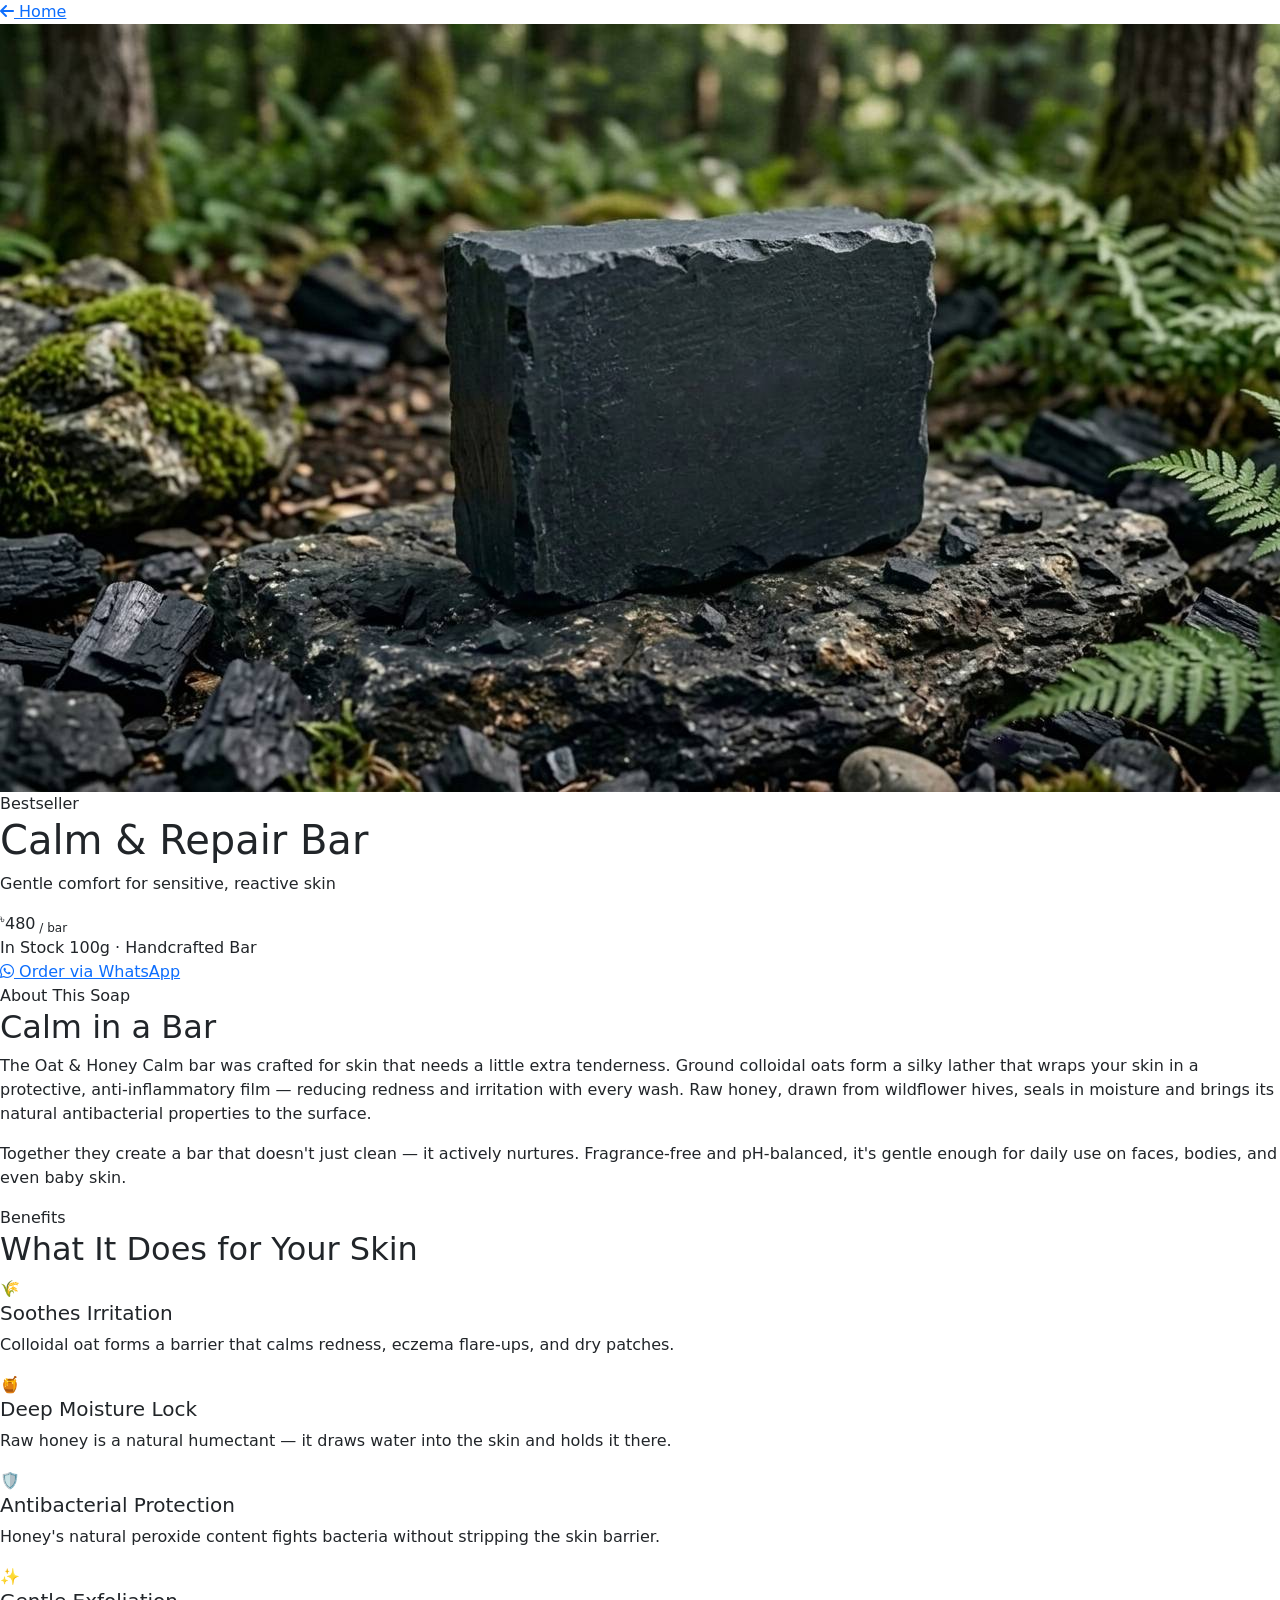
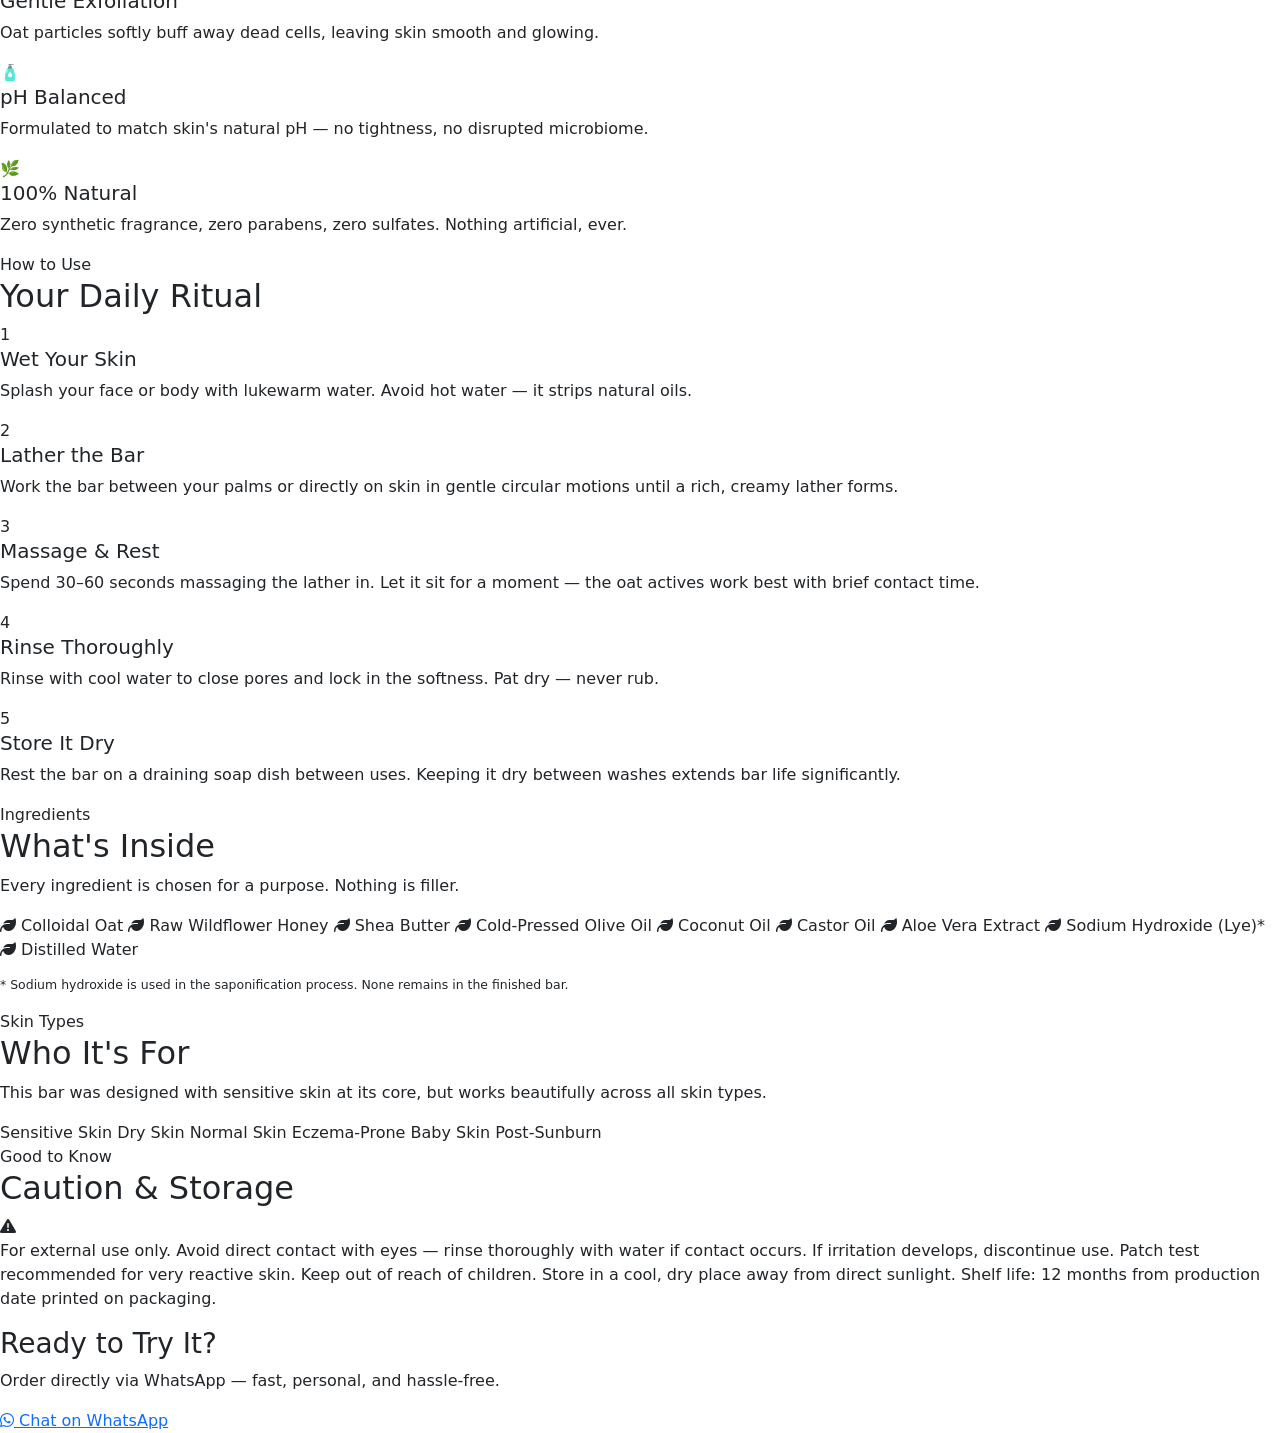
==== active-defense-bar.html @ 3385b804 "fixes" ====
<!DOCTYPE html>
<html lang="en">
<head>
  <meta charset="UTF-8" />
  <meta name="viewport" content="width=device-width, initial-scale=1.0" />
  <title>Eco Nur | Oat & Honey Calm </title>

  <!-- Google Fonts -->
  <link rel="preconnect" href="https://fonts.googleapis.com" />
  <link rel="preconnect" href="https://fonts.gstatic.com" crossorigin />
  <link href="https://fonts.googleapis.com/css2?family=Playfair+Display:ital,wght@0,400;0,600;0,700;0,900;1,400;1,600&family=DM+Sans:wght@300;400;500;600;700&display=swap" rel="stylesheet" />

  <!-- Bootstrap 5 -->
  <link rel="stylesheet" href="https://cdn.jsdelivr.net/npm/bootstrap@5.3.3/dist/css/bootstrap.min.css" />

  <!-- Font Awesome 6 -->
  <link rel="stylesheet" href="https://cdnjs.cloudflare.com/ajax/libs/font-awesome/6.5.1/css/all.min.css" />

  <link rel="stylesheet" href="productstyle.css">
</head>
<body>

  <!-- Home Button -->
  <a href="index.html#products" class="home-btn">
    <i class="fa fa-arrow-left"></i>
    Home
  </a>

  <!-- Hero Image -->
  <div class="product-hero">
    <img
      src="images/activedefenseproduct.jpg"
      alt="Oat & Honey Calm Soap"
    />
    <div class="product-hero-overlay"></div>
    <span class="product-hero-badge">Bestseller</span>
    <div class="product-hero-title">
      <h1>Calm &amp; Repair Bar</h1>
      <p>Gentle comfort for sensitive, reactive skin</p>
    </div>
  </div>

  <!-- Body -->
  <div class="product-body">

    <!-- Price Strip -->
    <div class="price-strip fade-up">
      <div class="price-amount">
        <sup>৳</sup>480<sub> / bar</sub>
      </div>
      <div class="price-meta">
        <span class="price-stock">In Stock</span>
        <span class="price-weight">100g · Handcrafted Bar</span>
      </div>
      <a
        href="https://wa.me/8801410753555?text=Hello%20Eco%20Nur%2C%20I%20would%20like%20to%20buy%20Active%20Defense%20Soap%20bar"
        target="_blank"
        rel="noopener noreferrer"
        class="btn-order"
      >
        <i class="fab fa-whatsapp"></i>
        Order via WhatsApp
      </a>
    </div>

    <!-- Description -->
    <div class="pd-section fade-up">
      <span class="pd-section-label">About This Soap</span>
      <h2>Calm in a Bar</h2>
      <p>
        The Oat &amp; Honey Calm bar was crafted for skin that needs a little extra tenderness.
        Ground colloidal oats form a silky lather that wraps your skin in a protective, anti-inflammatory
        film — reducing redness and irritation with every wash. Raw honey, drawn from wildflower hives,
        seals in moisture and brings its natural antibacterial properties to the surface.
      </p>
      <p style="margin-top: 14px;">
        Together they create a bar that doesn't just clean — it actively nurtures. Fragrance-free and
        pH-balanced, it's gentle enough for daily use on faces, bodies, and even baby skin.
      </p>
    </div>

    <div class="pd-divider"></div>

    <!-- Benefits -->
    <div class="pd-section fade-up">
      <span class="pd-section-label">Benefits</span>
      <h2>What It Does for Your Skin</h2>
      <div class="benefits-grid">
        <div class="benefit-card">
          <div class="benefit-icon">🌾</div>
          <h5>Soothes Irritation</h5>
          <p>Colloidal oat forms a barrier that calms redness, eczema flare-ups, and dry patches.</p>
        </div>
        <div class="benefit-card">
          <div class="benefit-icon">🍯</div>
          <h5>Deep Moisture Lock</h5>
          <p>Raw honey is a natural humectant — it draws water into the skin and holds it there.</p>
        </div>
        <div class="benefit-card">
          <div class="benefit-icon">🛡️</div>
          <h5>Antibacterial Protection</h5>
          <p>Honey's natural peroxide content fights bacteria without stripping the skin barrier.</p>
        </div>
        <div class="benefit-card">
          <div class="benefit-icon">✨</div>
          <h5>Gentle Exfoliation</h5>
          <p>Oat particles softly buff away dead cells, leaving skin smooth and glowing.</p>
        </div>
        <div class="benefit-card">
          <div class="benefit-icon">🧴</div>
          <h5>pH Balanced</h5>
          <p>Formulated to match skin's natural pH — no tightness, no disrupted microbiome.</p>
        </div>
        <div class="benefit-card">
          <div class="benefit-icon">🌿</div>
          <h5>100% Natural</h5>
          <p>Zero synthetic fragrance, zero parabens, zero sulfates. Nothing artificial, ever.</p>
        </div>
      </div>
    </div>

    <div class="pd-divider"></div>

    <!-- How to Use -->
    <div class="pd-section fade-up">
      <span class="pd-section-label">How to Use</span>
      <h2>Your Daily Ritual</h2>
      <div class="usage-steps">
        <div class="usage-step">
          <div class="step-num">1</div>
          <div class="step-text">
            <h5>Wet Your Skin</h5>
            <p>Splash your face or body with lukewarm water. Avoid hot water — it strips natural oils.</p>
          </div>
        </div>
        <div class="usage-step">
          <div class="step-num">2</div>
          <div class="step-text">
            <h5>Lather the Bar</h5>
            <p>Work the bar between your palms or directly on skin in gentle circular motions until a rich, creamy lather forms.</p>
          </div>
        </div>
        <div class="usage-step">
          <div class="step-num">3</div>
          <div class="step-text">
            <h5>Massage &amp; Rest</h5>
            <p>Spend 30–60 seconds massaging the lather in. Let it sit for a moment — the oat actives work best with brief contact time.</p>
          </div>
        </div>
        <div class="usage-step">
          <div class="step-num">4</div>
          <div class="step-text">
            <h5>Rinse Thoroughly</h5>
            <p>Rinse with cool water to close pores and lock in the softness. Pat dry — never rub.</p>
          </div>
        </div>
        <div class="usage-step">
          <div class="step-num">5</div>
          <div class="step-text">
            <h5>Store It Dry</h5>
            <p>Rest the bar on a draining soap dish between uses. Keeping it dry between washes extends bar life significantly.</p>
          </div>
        </div>
      </div>
    </div>

    <div class="pd-divider"></div>

    <!-- Ingredients -->
    <div class="pd-section fade-up">
      <span class="pd-section-label">Ingredients</span>
      <h2>What's Inside</h2>
      <p>Every ingredient is chosen for a purpose. Nothing is filler.</p>
      <div class="ingredient-list">
        <span class="ing-chip"><i class="fa fa-leaf"></i> Colloidal Oat</span>
        <span class="ing-chip"><i class="fa fa-leaf"></i> Raw Wildflower Honey</span>
        <span class="ing-chip"><i class="fa fa-leaf"></i> Shea Butter</span>
        <span class="ing-chip"><i class="fa fa-leaf"></i> Cold-Pressed Olive Oil</span>
        <span class="ing-chip"><i class="fa fa-leaf"></i> Coconut Oil</span>
        <span class="ing-chip"><i class="fa fa-leaf"></i> Castor Oil</span>
        <span class="ing-chip"><i class="fa fa-leaf"></i> Aloe Vera Extract</span>
        <span class="ing-chip"><i class="fa fa-leaf"></i> Sodium Hydroxide (Lye)*</span>
        <span class="ing-chip"><i class="fa fa-leaf"></i> Distilled Water</span>
      </div>
      <p style="font-size: 0.78rem; color: var(--text-light); margin-top: 14px;">
        * Sodium hydroxide is used in the saponification process. None remains in the finished bar.
      </p>
    </div>

    <div class="pd-divider"></div>

    <!-- Suitable For -->
    <div class="pd-section fade-up">
      <span class="pd-section-label">Skin Types</span>
      <h2>Who It's For</h2>
      <p>This bar was designed with sensitive skin at its core, but works beautifully across all skin types.</p>
      <div class="skin-types">
        <span class="skin-chip">Sensitive Skin</span>
        <span class="skin-chip">Dry Skin</span>
        <span class="skin-chip">Normal Skin</span>
        <span class="skin-chip">Eczema-Prone</span>
        <span class="skin-chip">Baby Skin</span>
        <span class="skin-chip">Post-Sunburn</span>
      </div>
    </div>

    <div class="pd-divider"></div>

    <!-- Caution -->
    <div class="pd-section fade-up">
      <span class="pd-section-label">Good to Know</span>
      <h2>Caution &amp; Storage</h2>
      <div class="caution-block">
        <i class="fa fa-triangle-exclamation"></i>
        <p>
          For external use only. Avoid direct contact with eyes — rinse thoroughly with water if contact occurs.
          If irritation develops, discontinue use. Patch test recommended for very reactive skin.
          Keep out of reach of children. Store in a cool, dry place away from direct sunlight.
          Shelf life: 12 months from production date printed on packaging.
        </p>
      </div>
    </div>

    <!-- Bottom CTA -->
    <div class="bottom-cta fade-up">
      <h3>Ready to Try It?</h3>
      <p>Order directly via WhatsApp — fast, personal, and hassle-free.</p>
      <a
        href="https://wa.me/8801410753555?text=Hello%20Eco%20Nur%2C%20I%20would%20like%20to%20buy%20Active%20Defense%20Soap%20bar"
        target="_blank"
        rel="noopener noreferrer"
        class="btn-whatsapp"
      >
        <i class="fab fa-whatsapp"></i>
        Chat on WhatsApp
      </a>
    </div>

  </div><!-- /product-body -->

  <script>
    const fadeEls = document.querySelectorAll('.fade-up');
    const observer = new IntersectionObserver((entries) => {
      entries.forEach(entry => {
        if (entry.isIntersecting) {
          entry.target.classList.add('visible');
          observer.unobserve(entry.target);
        }
      });
    }, { threshold: 0.1 });
    fadeEls.forEach(el => observer.observe(el));
  </script>

</body>
</html>
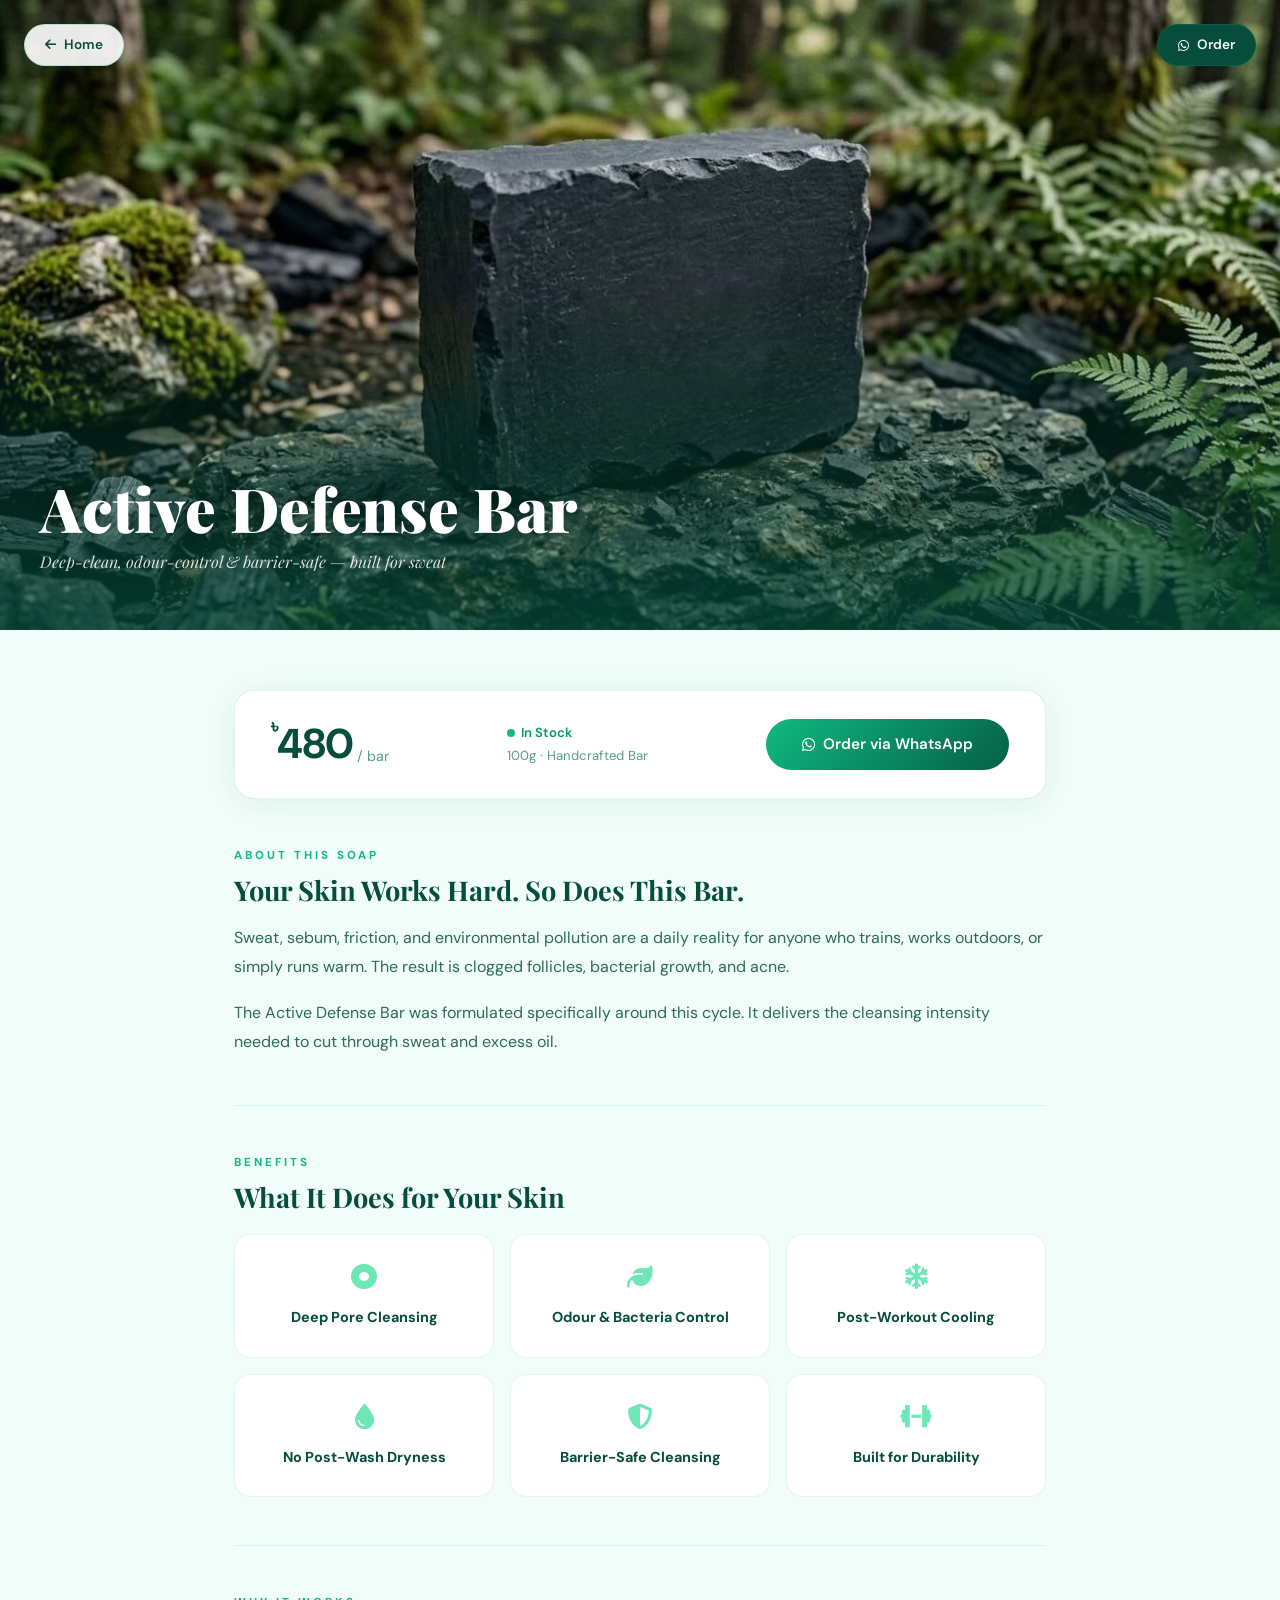
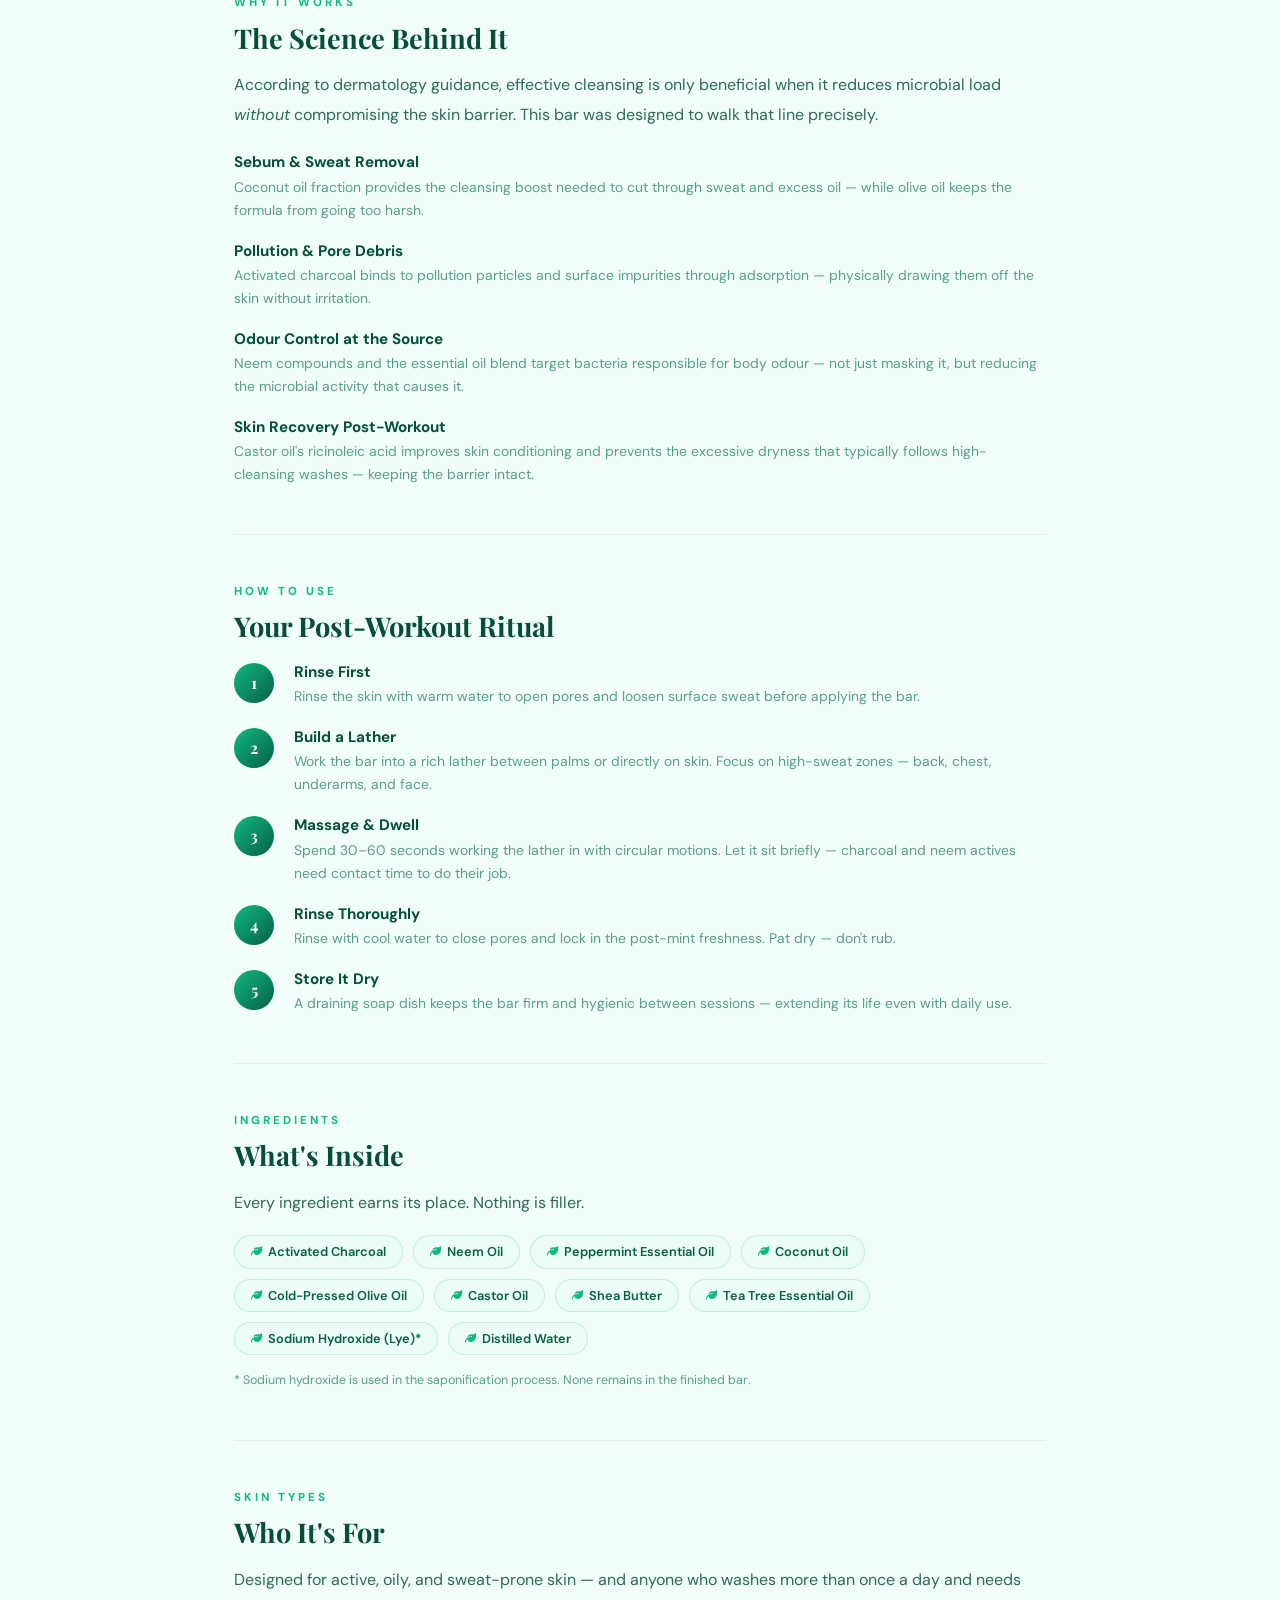
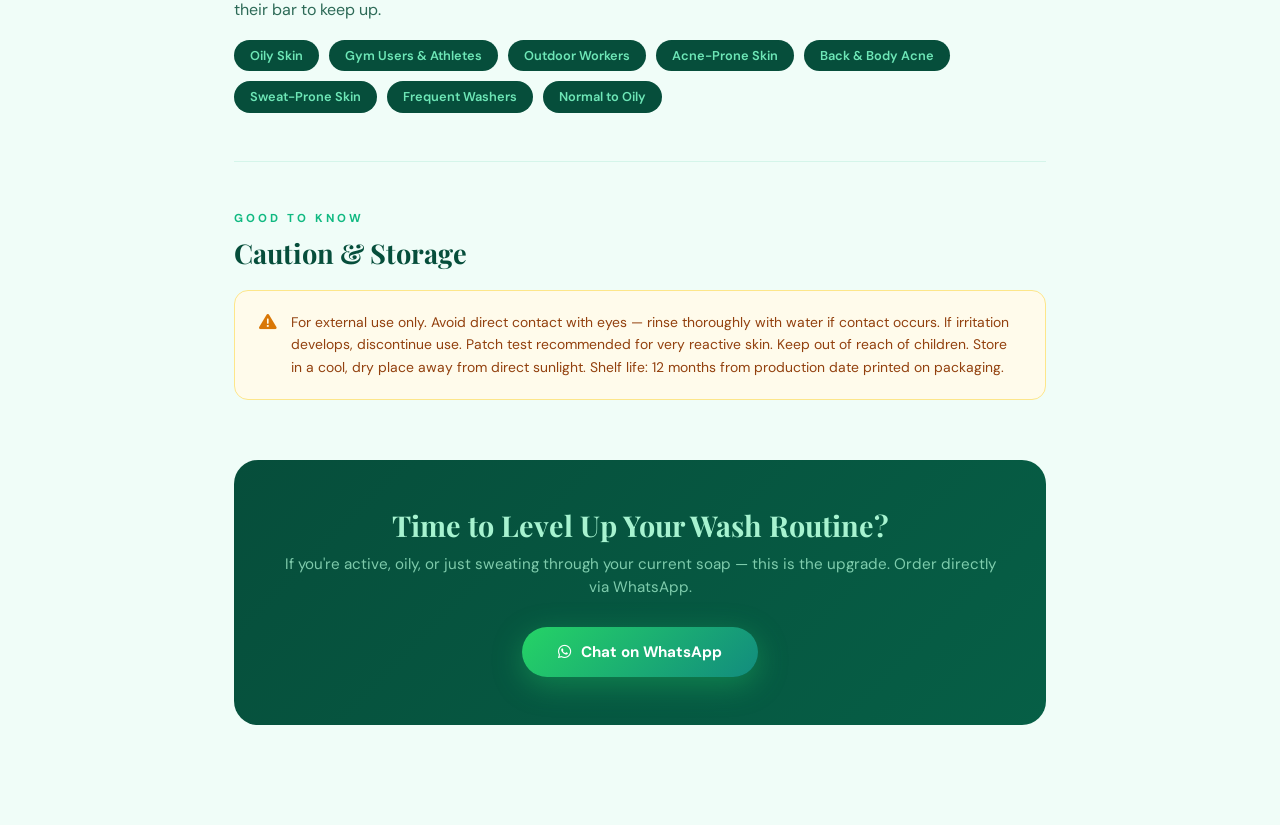
==== commit 5c9e9951: "product pages, bundle pricing" ====
--- a/active-defense-bar.html
+++ b/active-defense-bar.html
@@ -1,255 +1,292 @@
-<!DOCTYPE html>
-<html lang="en">
-<head>
-  <meta charset="UTF-8" />
-  <meta name="viewport" content="width=device-width, initial-scale=1.0" />
-  <title>Eco Nur | Oat & Honey Calm </title>
-
-  <!-- Google Fonts -->
-  <link rel="preconnect" href="https://fonts.googleapis.com" />
-  <link rel="preconnect" href="https://fonts.gstatic.com" crossorigin />
-  <link href="https://fonts.googleapis.com/css2?family=Playfair+Display:ital,wght@0,400;0,600;0,700;0,900;1,400;1,600&family=DM+Sans:wght@300;400;500;600;700&display=swap" rel="stylesheet" />
-
-  <!-- Bootstrap 5 -->
-  <link rel="stylesheet" href="https://cdn.jsdelivr.net/npm/bootstrap@5.3.3/dist/css/bootstrap.min.css" />
-
-  <!-- Font Awesome 6 -->
-  <link rel="stylesheet" href="https://cdnjs.cloudflare.com/ajax/libs/font-awesome/6.5.1/css/all.min.css" />
-
-  <link rel="stylesheet" href="productstyle.css">
-</head>
-<body>
-
-  <!-- Home Button -->
-  <a href="index.html#products" class="home-btn">
-    <i class="fa fa-arrow-left"></i>
-    Home
-  </a>
-
-  <!-- Hero Image -->
-  <div class="product-hero">
-    <img
-      src="images/activedefenseproduct.jpg"
-      alt="Oat & Honey Calm Soap"
-    />
-    <div class="product-hero-overlay"></div>
-    <span class="product-hero-badge">Bestseller</span>
-    <div class="product-hero-title">
-      <h1>Calm &amp; Repair Bar</h1>
-      <p>Gentle comfort for sensitive, reactive skin</p>
-    </div>
-  </div>
-
-  <!-- Body -->
-  <div class="product-body">
-
-    <!-- Price Strip -->
-    <div class="price-strip fade-up">
-      <div class="price-amount">
-        <sup>৳</sup>480<sub> / bar</sub>
-      </div>
-      <div class="price-meta">
-        <span class="price-stock">In Stock</span>
-        <span class="price-weight">100g · Handcrafted Bar</span>
-      </div>
-      <a
-        href="https://wa.me/8801410753555?text=Hello%20Eco%20Nur%2C%20I%20would%20like%20to%20buy%20Active%20Defense%20Soap%20bar"
-        target="_blank"
-        rel="noopener noreferrer"
-        class="btn-order"
-      >
-        <i class="fab fa-whatsapp"></i>
-        Order via WhatsApp
-      </a>
-    </div>
-
-    <!-- Description -->
-    <div class="pd-section fade-up">
-      <span class="pd-section-label">About This Soap</span>
-      <h2>Calm in a Bar</h2>
-      <p>
-        The Oat &amp; Honey Calm bar was crafted for skin that needs a little extra tenderness.
-        Ground colloidal oats form a silky lather that wraps your skin in a protective, anti-inflammatory
-        film — reducing redness and irritation with every wash. Raw honey, drawn from wildflower hives,
-        seals in moisture and brings its natural antibacterial properties to the surface.
-      </p>
-      <p style="margin-top: 14px;">
-        Together they create a bar that doesn't just clean — it actively nurtures. Fragrance-free and
-        pH-balanced, it's gentle enough for daily use on faces, bodies, and even baby skin.
-      </p>
-    </div>
-
-    <div class="pd-divider"></div>
-
-    <!-- Benefits -->
-    <div class="pd-section fade-up">
-      <span class="pd-section-label">Benefits</span>
-      <h2>What It Does for Your Skin</h2>
-      <div class="benefits-grid">
-        <div class="benefit-card">
-          <div class="benefit-icon">🌾</div>
-          <h5>Soothes Irritation</h5>
-          <p>Colloidal oat forms a barrier that calms redness, eczema flare-ups, and dry patches.</p>
-        </div>
-        <div class="benefit-card">
-          <div class="benefit-icon">🍯</div>
-          <h5>Deep Moisture Lock</h5>
-          <p>Raw honey is a natural humectant — it draws water into the skin and holds it there.</p>
-        </div>
-        <div class="benefit-card">
-          <div class="benefit-icon">🛡️</div>
-          <h5>Antibacterial Protection</h5>
-          <p>Honey's natural peroxide content fights bacteria without stripping the skin barrier.</p>
-        </div>
-        <div class="benefit-card">
-          <div class="benefit-icon">✨</div>
-          <h5>Gentle Exfoliation</h5>
-          <p>Oat particles softly buff away dead cells, leaving skin smooth and glowing.</p>
-        </div>
-        <div class="benefit-card">
-          <div class="benefit-icon">🧴</div>
-          <h5>pH Balanced</h5>
-          <p>Formulated to match skin's natural pH — no tightness, no disrupted microbiome.</p>
-        </div>
-        <div class="benefit-card">
-          <div class="benefit-icon">🌿</div>
-          <h5>100% Natural</h5>
-          <p>Zero synthetic fragrance, zero parabens, zero sulfates. Nothing artificial, ever.</p>
-        </div>
-      </div>
-    </div>
-
-    <div class="pd-divider"></div>
-
-    <!-- How to Use -->
-    <div class="pd-section fade-up">
-      <span class="pd-section-label">How to Use</span>
-      <h2>Your Daily Ritual</h2>
-      <div class="usage-steps">
-        <div class="usage-step">
-          <div class="step-num">1</div>
-          <div class="step-text">
-            <h5>Wet Your Skin</h5>
-            <p>Splash your face or body with lukewarm water. Avoid hot water — it strips natural oils.</p>
-          </div>
-        </div>
-        <div class="usage-step">
-          <div class="step-num">2</div>
-          <div class="step-text">
-            <h5>Lather the Bar</h5>
-            <p>Work the bar between your palms or directly on skin in gentle circular motions until a rich, creamy lather forms.</p>
-          </div>
-        </div>
-        <div class="usage-step">
-          <div class="step-num">3</div>
-          <div class="step-text">
-            <h5>Massage &amp; Rest</h5>
-            <p>Spend 30–60 seconds massaging the lather in. Let it sit for a moment — the oat actives work best with brief contact time.</p>
-          </div>
-        </div>
-        <div class="usage-step">
-          <div class="step-num">4</div>
-          <div class="step-text">
-            <h5>Rinse Thoroughly</h5>
-            <p>Rinse with cool water to close pores and lock in the softness. Pat dry — never rub.</p>
-          </div>
-        </div>
-        <div class="usage-step">
-          <div class="step-num">5</div>
-          <div class="step-text">
-            <h5>Store It Dry</h5>
-            <p>Rest the bar on a draining soap dish between uses. Keeping it dry between washes extends bar life significantly.</p>
-          </div>
-        </div>
-      </div>
-    </div>
-
-    <div class="pd-divider"></div>
-
-    <!-- Ingredients -->
-    <div class="pd-section fade-up">
-      <span class="pd-section-label">Ingredients</span>
-      <h2>What's Inside</h2>
-      <p>Every ingredient is chosen for a purpose. Nothing is filler.</p>
-      <div class="ingredient-list">
-        <span class="ing-chip"><i class="fa fa-leaf"></i> Colloidal Oat</span>
-        <span class="ing-chip"><i class="fa fa-leaf"></i> Raw Wildflower Honey</span>
-        <span class="ing-chip"><i class="fa fa-leaf"></i> Shea Butter</span>
-        <span class="ing-chip"><i class="fa fa-leaf"></i> Cold-Pressed Olive Oil</span>
-        <span class="ing-chip"><i class="fa fa-leaf"></i> Coconut Oil</span>
-        <span class="ing-chip"><i class="fa fa-leaf"></i> Castor Oil</span>
-        <span class="ing-chip"><i class="fa fa-leaf"></i> Aloe Vera Extract</span>
-        <span class="ing-chip"><i class="fa fa-leaf"></i> Sodium Hydroxide (Lye)*</span>
-        <span class="ing-chip"><i class="fa fa-leaf"></i> Distilled Water</span>
-      </div>
-      <p style="font-size: 0.78rem; color: var(--text-light); margin-top: 14px;">
-        * Sodium hydroxide is used in the saponification process. None remains in the finished bar.
-      </p>
-    </div>
-
-    <div class="pd-divider"></div>
-
-    <!-- Suitable For -->
-    <div class="pd-section fade-up">
-      <span class="pd-section-label">Skin Types</span>
-      <h2>Who It's For</h2>
-      <p>This bar was designed with sensitive skin at its core, but works beautifully across all skin types.</p>
-      <div class="skin-types">
-        <span class="skin-chip">Sensitive Skin</span>
-        <span class="skin-chip">Dry Skin</span>
-        <span class="skin-chip">Normal Skin</span>
-        <span class="skin-chip">Eczema-Prone</span>
-        <span class="skin-chip">Baby Skin</span>
-        <span class="skin-chip">Post-Sunburn</span>
-      </div>
-    </div>
-
-    <div class="pd-divider"></div>
-
-    <!-- Caution -->
-    <div class="pd-section fade-up">
-      <span class="pd-section-label">Good to Know</span>
-      <h2>Caution &amp; Storage</h2>
-      <div class="caution-block">
-        <i class="fa fa-triangle-exclamation"></i>
-        <p>
-          For external use only. Avoid direct contact with eyes — rinse thoroughly with water if contact occurs.
-          If irritation develops, discontinue use. Patch test recommended for very reactive skin.
-          Keep out of reach of children. Store in a cool, dry place away from direct sunlight.
-          Shelf life: 12 months from production date printed on packaging.
-        </p>
-      </div>
-    </div>
-
-    <!-- Bottom CTA -->
-    <div class="bottom-cta fade-up">
-      <h3>Ready to Try It?</h3>
-      <p>Order directly via WhatsApp — fast, personal, and hassle-free.</p>
-      <a
-        href="https://wa.me/8801410753555?text=Hello%20Eco%20Nur%2C%20I%20would%20like%20to%20buy%20Active%20Defense%20Soap%20bar"
-        target="_blank"
-        rel="noopener noreferrer"
-        class="btn-whatsapp"
-      >
-        <i class="fab fa-whatsapp"></i>
-        Chat on WhatsApp
-      </a>
-    </div>
-
-  </div><!-- /product-body -->
-
-  <script>
-    const fadeEls = document.querySelectorAll('.fade-up');
-    const observer = new IntersectionObserver((entries) => {
-      entries.forEach(entry => {
-        if (entry.isIntersecting) {
-          entry.target.classList.add('visible');
-          observer.unobserve(entry.target);
-        }
-      });
-    }, { threshold: 0.1 });
-    fadeEls.forEach(el => observer.observe(el));
-  </script>
-
-</body>
-</html>
+<!DOCTYPE html>
+<html lang="en">
+<head>
+  <meta charset="UTF-8" />
+  <meta name="viewport" content="width=device-width, initial-scale=1.0" />
+  <title>Active Defense Bar — Deep Cleansing Soap for Gym, Oily & Acne-Prone Skin | Eco Nur</title>
+  <meta name="description" content="A dermatology-aligned handcrafted soap bar for active, oily, and sweat-prone skin. Activated charcoal, neem, and mint deep-clean pores, control odour, and protect the skin barrier." />
+
+  <!-- Google Fonts -->
+  <link rel="preconnect" href="https://fonts.googleapis.com" />
+  <link rel="preconnect" href="https://fonts.gstatic.com" crossorigin />
+  <link href="https://fonts.googleapis.com/css2?family=Playfair+Display:ital,wght@0,400;0,600;0,700;0,900;1,400;1,600&family=DM+Sans:wght@300;400;500;600;700&display=swap" rel="stylesheet" />
+
+  <!-- Bootstrap 5 -->
+  <link rel="stylesheet" href="https://cdn.jsdelivr.net/npm/bootstrap@5.3.3/dist/css/bootstrap.min.css" />
+
+  <!-- Font Awesome 6 -->
+  <link rel="stylesheet" href="https://cdnjs.cloudflare.com/ajax/libs/font-awesome/6.5.1/css/all.min.css" />
+
+  <link rel="stylesheet" href="productstyle.css">
+</head>
+<body>
+
+  <!-- Home Button -->
+  <a href="index.html#products" class="home-btn">
+    <i class="fa fa-arrow-left"></i>
+    Home
+  </a>
+
+    <a href="https://wa.me/8801410753555?text=Hello%20Eco%20Nur%2C%20I%20would%20like%20to%20buy%20Active%20Defense%20Soap%20bar" class="order-btn">
+      <i class="fab fa-whatsapp"></i>
+      Order
+    </a>
+
+  <!-- Hero Image -->
+  <div class="product-hero">
+    <img
+      src="images/activedefenseproduct.jpg"
+      alt="Active Defense Bar Soap"
+    />
+    <div class="product-hero-overlay"></div>
+    <!-- <span class="product-hero-badge">For Active Skin</span> -->
+    <div class="product-hero-title">
+      <h1>Active Defense Bar</h1>
+      <p>Deep-clean, odour-control & barrier-safe — built for sweat</p>
+    </div>
+  </div>
+
+  <!-- Body -->
+  <div class="product-body">
+
+    <!-- Price Strip -->
+    <div class="price-strip fade-up">
+      <div class="price-amount">
+        <sup>৳</sup>480<sub> / bar</sub>
+      </div>
+      <div class="price-meta">
+        <span class="price-stock">In Stock</span>
+        <span class="price-weight">100g · Handcrafted Bar</span>
+      </div>
+      <a
+        href="https://wa.me/8801410753555?text=Hello%20Eco%20Nur%2C%20I%20would%20like%20to%20buy%20Active%20Defense%20Soap%20bar"
+        target="_blank"
+        rel="noopener noreferrer"
+        class="btn-order"
+      >
+        <i class="fab fa-whatsapp"></i>
+        Order via WhatsApp
+      </a>
+    </div>
+
+    <!-- Description -->
+    <div class="pd-section fade-up">
+      <span class="pd-section-label">About This Soap</span>
+      <h2>Your Skin Works Hard. So Does This Bar.</h2>
+      <p>
+        Sweat, sebum, friction, and environmental pollution are a daily reality for anyone who trains, works outdoors, or simply runs warm. The result is clogged follicles, bacterial growth, and acne.
+      </p>
+      <p style="margin-top: 14px;">
+        The Active Defense Bar was formulated specifically around this cycle. It delivers the cleansing intensity needed to cut through sweat and excess oil.
+    </div>
+
+    <div class="pd-divider"></div>
+
+    <!-- Benefits -->
+<div class="pd-section fade-up">
+  <span class="pd-section-label">Benefits</span>
+  <h2>What It Does for Your Skin</h2>
+  <div class="benefits-grid">
+    <div class="benefit-card">
+      <div class="benefit-icon"><i class="fa-solid fa-circle-dot"></i></div>
+      <h5>Deep Pore Cleansing</h5>
+    </div>
+    <div class="benefit-card">
+      <div class="benefit-icon"><i class="fa-solid fa-leaf"></i></div>
+      <h5>Odour & Bacteria Control</h5>
+    </div>
+    <div class="benefit-card">
+      <div class="benefit-icon"><i class="fa-solid fa-snowflake"></i></div>
+      <h5>Post-Workout Cooling</h5>
+    </div>
+    <div class="benefit-card">
+      <div class="benefit-icon"><i class="fa-solid fa-droplet"></i></div>
+      <h5>No Post-Wash Dryness</h5>
+    </div>
+    <div class="benefit-card">
+      <div class="benefit-icon"><i class="fa-solid fa-shield-halved"></i></div>
+      <h5>Barrier-Safe Cleansing</h5>
+    </div>
+    <div class="benefit-card">
+      <div class="benefit-icon"><i class="fa-solid fa-dumbbell"></i></div>
+      <h5>Built for Durability</h5>
+    </div>
+  </div>
+</div>
+
+    <div class="pd-divider"></div>
+
+    <!-- Clinical Formulation -->
+    <div class="pd-section fade-up">
+      <span class="pd-section-label">Why It Works</span>
+      <h2>The Science Behind It</h2>
+      <p>According to dermatology guidance, effective cleansing is only beneficial when it reduces microbial load <em>without</em> compromising the skin barrier. This bar was designed to walk that line precisely.</p>
+      <div class="usage-steps" style="margin-top: 24px;">
+        <div class="usage-step">
+          
+          <div class="step-text">
+            <h5>Sebum & Sweat Removal</h5>
+            <p>Coconut oil fraction provides the cleansing boost needed to cut through sweat and excess oil — while olive oil keeps the formula from going too harsh.</p>
+          </div>
+        </div>
+        <div class="usage-step">
+          
+          <div class="step-text">
+            <h5>Pollution & Pore Debris</h5>
+            <p>Activated charcoal binds to pollution particles and surface impurities through adsorption — physically drawing them off the skin without irritation.</p>
+          </div>
+        </div>
+        <div class="usage-step">
+          
+          <div class="step-text">
+            <h5>Odour Control at the Source</h5>
+            <p>Neem compounds and the essential oil blend target bacteria responsible for body odour — not just masking it, but reducing the microbial activity that causes it.</p>
+          </div>
+        </div>
+        <div class="usage-step">
+          
+          <div class="step-text">
+            <h5>Skin Recovery Post-Workout</h5>
+            <p>Castor oil's ricinoleic acid improves skin conditioning and prevents the excessive dryness that typically follows high-cleansing washes — keeping the barrier intact.</p>
+          </div>
+        </div>
+      </div>
+    </div>
+
+    <div class="pd-divider"></div>
+
+    <!-- How to Use -->
+    <div class="pd-section fade-up">
+      <span class="pd-section-label">How to Use</span>
+      <h2>Your Post-Workout Ritual</h2>
+      <div class="usage-steps">
+        <div class="usage-step">
+          <div class="step-num">1</div>
+          <div class="step-text">
+            <h5>Rinse First</h5>
+            <p>Rinse the skin with warm water to open pores and loosen surface sweat before applying the bar.</p>
+          </div>
+        </div>
+        <div class="usage-step">
+          <div class="step-num">2</div>
+          <div class="step-text">
+            <h5>Build a Lather</h5>
+            <p>Work the bar into a rich lather between palms or directly on skin. Focus on high-sweat zones — back, chest, underarms, and face.</p>
+          </div>
+        </div>
+        <div class="usage-step">
+          <div class="step-num">3</div>
+          <div class="step-text">
+            <h5>Massage & Dwell</h5>
+            <p>Spend 30–60 seconds working the lather in with circular motions. Let it sit briefly — charcoal and neem actives need contact time to do their job.</p>
+          </div>
+        </div>
+        <div class="usage-step">
+          <div class="step-num">4</div>
+          <div class="step-text">
+            <h5>Rinse Thoroughly</h5>
+            <p>Rinse with cool water to close pores and lock in the post-mint freshness. Pat dry — don't rub.</p>
+          </div>
+        </div>
+        <div class="usage-step">
+          <div class="step-num">5</div>
+          <div class="step-text">
+            <h5>Store It Dry</h5>
+            <p>A draining soap dish keeps the bar firm and hygienic between sessions — extending its life even with daily use.</p>
+          </div>
+        </div>
+      </div>
+    </div>
+
+    <div class="pd-divider"></div>
+
+    <!-- Ingredients -->
+    <div class="pd-section fade-up">
+      <span class="pd-section-label">Ingredients</span>
+      <h2>What's Inside</h2>
+      <p>Every ingredient earns its place. Nothing is filler.</p>
+      <div class="ingredient-list">
+        <span class="ing-chip"><i class="fa fa-leaf"></i> Activated Charcoal</span>
+        <span class="ing-chip"><i class="fa fa-leaf"></i> Neem Oil</span>
+        <span class="ing-chip"><i class="fa fa-leaf"></i> Peppermint Essential Oil</span>
+        <span class="ing-chip"><i class="fa fa-leaf"></i> Coconut Oil</span>
+        <span class="ing-chip"><i class="fa fa-leaf"></i> Cold-Pressed Olive Oil</span>
+        <span class="ing-chip"><i class="fa fa-leaf"></i> Castor Oil</span>
+        <span class="ing-chip"><i class="fa fa-leaf"></i> Shea Butter</span>
+        <span class="ing-chip"><i class="fa fa-leaf"></i> Tea Tree Essential Oil</span>
+        <span class="ing-chip"><i class="fa fa-leaf"></i> Sodium Hydroxide (Lye)*</span>
+        <span class="ing-chip"><i class="fa fa-leaf"></i> Distilled Water</span>
+      </div>
+      <p style="font-size: 0.78rem; color: var(--text-light); margin-top: 14px;">
+        * Sodium hydroxide is used in the saponification process. None remains in the finished bar.
+      </p>
+    </div>
+
+    <div class="pd-divider"></div>
+
+    <!-- Suitable For -->
+    <div class="pd-section fade-up">
+      <span class="pd-section-label">Skin Types</span>
+      <h2>Who It's For</h2>
+      <p>Designed for active, oily, and sweat-prone skin — and anyone who washes more than once a day and needs their bar to keep up.</p>
+      <div class="skin-types">
+        <span class="skin-chip">Oily Skin</span>
+        <span class="skin-chip">Gym Users & Athletes</span>
+        <span class="skin-chip">Outdoor Workers</span>
+        <span class="skin-chip">Acne-Prone Skin</span>
+        <span class="skin-chip">Back & Body Acne</span>
+        <span class="skin-chip">Sweat-Prone Skin</span>
+        <span class="skin-chip">Frequent Washers</span>
+        <span class="skin-chip">Normal to Oily</span>
+      </div>
+    </div>
+
+    <div class="pd-divider"></div>
+
+    <!-- Caution -->
+    <div class="pd-section fade-up">
+      <span class="pd-section-label">Good to Know</span>
+      <h2>Caution &amp; Storage</h2>
+      <div class="caution-block">
+        <i class="fa fa-triangle-exclamation"></i>
+        <p>
+          For external use only. Avoid direct contact with eyes — rinse thoroughly with water if contact occurs.
+          If irritation develops, discontinue use. Patch test recommended for very reactive skin.
+          Keep out of reach of children. Store in a cool, dry place away from direct sunlight.
+          Shelf life: 12 months from production date printed on packaging.
+        </p>
+      </div>
+    </div>
+
+    <!-- Bottom CTA -->
+    <div class="bottom-cta fade-up">
+      <h3>Time to Level Up Your Wash Routine?</h3>
+      <p>If you're active, oily, or just sweating through your current soap — this is the upgrade. Order directly via WhatsApp.</p>
+      <a
+        href="https://wa.me/8801410753555?text=Hello%20Eco%20Nur%2C%20I%20would%20like%20to%20buy%20Active%20Defense%20Soap%20bar"
+        target="_blank"
+        rel="noopener noreferrer"
+        class="btn-whatsapp"
+      >
+        <i class="fab fa-whatsapp"></i>
+        Chat on WhatsApp
+      </a>
+    </div>
+
+  </div><!-- /product-body -->
+
+  <script>
+    const fadeEls = document.querySelectorAll('.fade-up');
+    const observer = new IntersectionObserver((entries) => {
+      entries.forEach(entry => {
+        if (entry.isIntersecting) {
+          entry.target.classList.add('visible');
+          observer.unobserve(entry.target);
+        }
+      });
+    }, { threshold: 0.1 });
+    fadeEls.forEach(el => observer.observe(el));
+  </script>
+
+</body>
+</html>
--- a/productstyle.css
+++ b/productstyle.css
@@ -0,0 +1,532 @@
+    :root {
+      --emerald: #10B981;
+      --emerald-dark: #059669;
+      --forest: #064E3B;
+      --forest-light: #065f46;
+      --mint: #6EE7B7;
+      --sage: #A7F3D0;
+      --pale: #ECFDF5;
+      --pale-2: #f0fdf8;
+      --white: #ffffff;
+      --glass-border: rgba(255, 255, 255, 0.75);
+      --text-dark: #0d3027;
+      --text-mid: #2d6a57;
+      --text-light: #5a9e8a;
+      --font-display: 'Playfair Display', serif;
+      --font-body: 'DM Sans', sans-serif;
+      --radius-card: 20px;
+      --radius-pill: 60px;
+      --transition: 0.35s cubic-bezier(0.4, 0, 0.2, 1);
+    }
+
+    *, *::before, *::after { box-sizing: border-box; margin: 0; padding: 0; }
+    html { scroll-behavior: smooth; font-size: 16px; }
+    body {
+      font-family: var(--font-body);
+      background: var(--pale-2);
+      color: var(--text-dark);
+      overflow-x: hidden;
+    }
+    h1, h2, h3, h4, h5 { font-family: var(--font-display); }
+    a { text-decoration: none; color: inherit; }
+    img { max-width: 100%; display: block; }
+
+    /* ── Home Button ── */
+    .home-btn {
+      position: fixed;
+      top: 24px; left: 24px;
+      z-index: 100;
+      display: inline-flex;
+      align-items: center;
+      gap: 8px;
+      background: rgba(255,255,255,0.9);
+      border: 1px solid rgba(16,185,129,0.25);
+      color: var(--forest);
+      font-family: var(--font-body);
+      font-size: 0.85rem;
+      font-weight: 600;
+      padding: 10px 20px;
+      border-radius: var(--radius-pill);
+      box-shadow: 0 4px 20px rgba(6,78,59,0.1);
+      transition: all var(--transition);
+    }
+    .home-btn:hover {
+      background: var(--forest);
+      color: white;
+      border-color: var(--forest);
+      transform: translateX(-3px);
+    }
+    .home-btn i { font-size: 0.8rem; }
+
+
+    .order-btn {
+      position: fixed;
+      top: 24px; right: 24px;
+      z-index: 100;
+      display: inline-flex;
+      align-items: center;
+      gap: 8px;
+      background: var(--forest);
+      border: 1px solid var(--forest-light);
+      color: var(--pale-2);
+      font-family: var(--font-body);
+      font-size: 0.85rem;
+      font-weight: 600;
+      padding: 10px 20px;
+      border-radius: var(--radius-pill);
+      box-shadow: 0 4px 20px rgba(6,78,59,0.1);
+      transition: all var(--transition);
+      overflow: hidden;
+      isolation: isolate;
+    }
+    .order-btn:hover {
+      background: var(--pale);
+      color: var(--forest);
+      border-color: var(--pale);
+      transform: translateX(-3px);
+    }
+    .order-btn i { font-size: 0.8rem; }
+
+  .order-btn::after {
+  content: '';
+  position: absolute;
+  top: 0;
+  left: 0;
+  width: 50%;
+  height: 100%;
+  background: linear-gradient(
+    120deg,
+    transparent 0%,
+    rgba(255, 255, 255, 0.55) 50%,
+    transparent 100%
+  );
+  transform: translateX(-175%);
+  animation: tag-shimmer 2.8s ease-in-out infinite;
+  animation-delay: 1s;
+  pointer-events: none;
+}
+
+@keyframes tag-shimmer {
+  0%   { transform: translateX(-175%); }
+  40%  { transform: translateX(250%); }
+  100% { transform: translateX(250%); }
+}
+
+@media (prefers-reduced-motion: reduce) {
+  .order-btn::after {
+    animation: none;
+  }
+}
+
+
+
+
+
+    /* ── Hero Image ── */
+    .product-hero {
+      position: relative;
+      width: 100%;
+      height: 70vh;
+      min-height: 420px;
+      overflow: hidden;
+      background: linear-gradient(160deg, #f0fff4 0%, #dcfce7 50%, #a7f3d0 100%);
+    }
+
+    .product-hero img {
+      width: 100%;
+      height: 100%;
+      object-fit: cover;
+      object-position: center;
+      display: block;
+    }
+
+    .product-hero-overlay {
+      position: absolute;
+      inset: 0;
+      background: linear-gradient(to top, rgba(6, 78, 59, 0.726) 0%, transparent 55%);
+    }
+
+    .product-hero-badge {
+      position: absolute;
+      top: 32px; right: 32px;
+      background: var(--emerald);
+      color: white;
+      font-family: var(--font-body);
+      font-size: 0.7rem;
+      font-weight: 700;
+      letter-spacing: 2px;
+      text-transform: uppercase;
+      padding: 6px 16px;
+      border-radius: var(--radius-pill);
+      box-shadow: 0 4px 16px rgba(16,185,129,0.4);
+    }
+
+    .product-hero-title {
+      position: absolute;
+      bottom: 40px; left: 40px; right: 40px;
+    }
+
+    .product-hero-title h1 {
+      font-size: clamp(2rem, 5vw, 3.8rem);
+      font-weight: 900;
+      color: white;
+      line-height: 1.1;
+      text-shadow: 0 2px 20px rgba(0,0,0,0.2);
+    }
+
+    .product-hero-title p {
+      font-size: 1rem;
+      color: rgba(255,255,255,0.85);
+      margin-top: 8px;
+      font-style: italic;
+      font-family: var(--font-display);
+    }
+
+    /* ── Main Content ── */
+    .product-body {
+      max-width: 860px;
+      margin: 0 auto;
+      padding: 60px 24px 100px;
+    }
+
+    /* ── Price Strip ── */
+    .price-strip {
+      display: flex;
+      align-items: center;
+      justify-content: space-between;
+      flex-wrap: wrap;
+      gap: 16px;
+      background: white;
+      border: 1px solid rgba(16,185,129,0.15);
+      border-radius: var(--radius-card);
+      padding: 28px 36px;
+      margin-bottom: 48px;
+      box-shadow: 0 4px 30px rgba(6,78,59,0.07);
+    }
+
+    .price-amount {
+      font-family: var(--font-body);
+      font-size: 2.6rem;
+      font-weight: 700;
+      color: var(--forest);
+      letter-spacing: -1px;
+      line-height: 1;
+    }
+
+    .price-amount sup {
+      font-size: 1.2rem;
+      font-weight: 600;
+      vertical-align: super;
+    }
+
+    .price-amount sub {
+      font-size: 0.9rem;
+      font-weight: 400;
+      color: var(--text-light);
+      letter-spacing: 0;
+    }
+
+    .price-meta {
+      display: flex;
+      flex-direction: column;
+      gap: 4px;
+    }
+
+    .price-stock {
+      display: inline-flex;
+      align-items: center;
+      gap: 6px;
+      font-size: 0.82rem;
+      font-weight: 600;
+      color: var(--emerald-dark);
+    }
+
+    .price-stock::before {
+      content: '';
+      width: 8px; height: 8px;
+      background: var(--emerald);
+      border-radius: 50%;
+      display: inline-block;
+    }
+
+    .price-weight {
+      font-size: 0.82rem;
+      color: var(--text-light);
+    }
+
+    .btn-order {
+      background: linear-gradient(135deg, var(--emerald), var(--forest-light));
+      color: white;
+      border: none;
+      border-radius: var(--radius-pill);
+      padding: 14px 36px;
+      font-family: var(--font-body);
+      font-weight: 600;
+      font-size: 0.95rem;
+      cursor: pointer;
+      transition: transform var(--transition), box-shadow var(--transition);
+      display: inline-flex;
+      align-items: center;
+      gap: 8px;
+    }
+
+    .btn-order:hover {
+      transform: translateY(-2px);
+      box-shadow: 0 12px 35px rgba(16,185,129,0.4);
+      color: white;
+    }
+
+    /* ── Section Blocks ── */
+    .pd-section {
+      margin-bottom: 48px;
+    }
+
+    .pd-section-label {
+      font-family: var(--font-body);
+      font-size: 0.72rem;
+      font-weight: 700;
+      letter-spacing: 3px;
+      text-transform: uppercase;
+      color: var(--emerald);
+      margin-bottom: 10px;
+      display: block;
+    }
+
+    .pd-section h2 {
+      font-size: 1.7rem;
+      font-weight: 700;
+      color: var(--forest);
+      margin-bottom: 16px;
+      line-height: 1.2;
+    }
+
+    .pd-section p {
+      font-size: 1rem;
+      color: var(--text-mid);
+      line-height: 1.85;
+    }
+
+    .pd-divider {
+      height: 1px;
+      background: rgba(16,185,129,0.12);
+      margin: 48px 0;
+    }
+
+    /* ── Benefits Grid ── */
+    .benefits-grid {
+      display: grid;
+      grid-template-columns: repeat(auto-fit, minmax(200px, 1fr));
+      gap: 16px;
+      margin-top: 20px;
+    }
+
+    .benefit-card {
+      background: white;
+      border: 1px solid rgba(16,185,129,0.12);
+      border-radius: 16px;
+      padding: 24px 20px;
+      transition: transform var(--transition), box-shadow var(--transition);
+      align-items: center;
+      text-align: center;
+    }
+
+    .benefit-card:hover {
+      transform: translateY(-4px);
+      box-shadow: 0 12px 30px rgba(6,78,59,0.09);
+    }
+
+    .benefit-icon {
+      font-size: 1.6rem;
+      margin-bottom: 12px;
+      color: var(--mint);
+    }
+
+    .benefit-card h5 {
+      font-family: var(--font-body);
+      font-size: 0.9rem;
+      font-weight: 700;
+      color: var(--forest);
+      margin-bottom: 6px;
+    }
+
+    .benefit-card p {
+      font-size: 0.82rem;
+      color: var(--text-light);
+      line-height: 1.6;
+      margin: 0;
+    }
+
+    /* ── Usage Steps ── */
+    .usage-steps {
+      display: flex;
+      flex-direction: column;
+      gap: 20px;
+      margin-top: 20px;
+    }
+
+    .usage-step {
+      display: flex;
+      align-items: flex-start;
+      gap: 20px;
+    }
+
+    .step-num {
+      width: 40px; height: 40px;
+      min-width: 40px;
+      background: linear-gradient(135deg, var(--emerald), var(--forest-light));
+      border-radius: 50%;
+      display: flex; align-items: center; justify-content: center;
+      font-family: var(--font-display);
+      font-size: 1rem;
+      font-weight: 700;
+      color: white;
+    }
+
+    .step-text h5 {
+      font-family: var(--font-body);
+      font-size: 0.95rem;
+      font-weight: 700;
+      color: var(--forest);
+      margin-bottom: 4px;
+    }
+
+    .step-text p {
+      font-size: 0.87rem;
+      color: var(--text-light);
+      line-height: 1.65;
+      margin: 0;
+    }
+
+    /* ── Ingredients List ── */
+    .ingredient-list {
+      display: flex;
+      flex-wrap: wrap;
+      gap: 10px;
+      margin-top: 18px;
+    }
+
+    .ing-chip {
+      background: var(--pale);
+      border: 1px solid rgba(16,185,129,0.2);
+      color: var(--forest-light);
+      font-size: 0.8rem;
+      font-weight: 600;
+      padding: 6px 16px;
+      border-radius: var(--radius-pill);
+      display: inline-flex;
+      align-items: center;
+      gap: 6px;
+    }
+
+    .ing-chip i {
+      color: var(--emerald);
+      font-size: 0.7rem;
+    }
+
+    /* ── Skin Types ── */
+    .skin-types {
+      display: flex;
+      flex-wrap: wrap;
+      gap: 10px;
+      margin-top: 16px;
+    }
+
+    .skin-chip {
+      background: var(--forest);
+      color: var(--mint);
+      font-size: 0.8rem;
+      font-weight: 600;
+      padding: 6px 16px;
+      border-radius: var(--radius-pill);
+    }
+
+    /* ── Caution Block ── */
+    .caution-block {
+      background: #fffbeb;
+      border: 1px solid #fde68a;
+      border-radius: 14px;
+      padding: 20px 24px;
+      margin-top: 20px;
+      display: flex;
+      gap: 14px;
+      align-items: flex-start;
+    }
+
+    .caution-block i {
+      color: #d97706;
+      font-size: 1.1rem;
+      margin-top: 2px;
+    }
+
+    .caution-block p {
+      font-size: 0.87rem;
+      color: #92400e;
+      line-height: 1.65;
+      margin: 0;
+    }
+
+    /* ── Bottom CTA ── */
+    .bottom-cta {
+      background: linear-gradient(135deg, var(--forest), var(--forest-light));
+      border-radius: 24px;
+      padding: 48px 40px;
+      text-align: center;
+      margin-top: 60px;
+    }
+
+    .bottom-cta h3 {
+      font-size: 1.8rem;
+      font-weight: 700;
+      color: var(--sage);
+      margin-bottom: 10px;
+    }
+
+    .bottom-cta p {
+      color: rgba(167,243,208,0.75);
+      font-size: 0.95rem;
+      margin-bottom: 28px;
+    }
+
+    .btn-whatsapp {
+      display: inline-flex;
+      align-items: center;
+      gap: 10px;
+      background: linear-gradient(135deg, #25D366, #128C7E);
+      color: white;
+      border: none;
+      border-radius: var(--radius-pill);
+      padding: 14px 36px;
+      font-family: var(--font-body);
+      font-weight: 700;
+      font-size: 0.95rem;
+      cursor: pointer;
+      transition: all var(--transition);
+      box-shadow: 0 8px 30px rgba(37,211,102,0.35);
+    }
+
+    .btn-whatsapp:hover {
+      transform: translateY(-2px);
+      box-shadow: 0 16px 40px rgba(37,211,102,0.5);
+      color: white;
+    }
+
+    /* ── Fade-in ── */
+    .fade-up {
+      opacity: 0;
+      transform: translateY(30px);
+      transition: opacity 0.6s ease, transform 0.6s ease;
+    }
+    .fade-up.visible {
+      opacity: 1;
+      transform: translateY(0);
+    }
+
+    @media (max-width: 600px) {
+      .product-hero { height: 55vh; }
+      .product-hero-title { left: 20px; right: 20px; bottom: 24px; }
+      .product-hero-badge { top: 80px; right: 20px; }
+      .price-strip { flex-direction: column; align-items: flex-start; padding: 24px; }
+      .btn-order { width: 100%; justify-content: center; }
+      .product-body { padding: 40px 16px 80px; }
+      .bottom-cta { padding: 36px 24px; }
+    }
